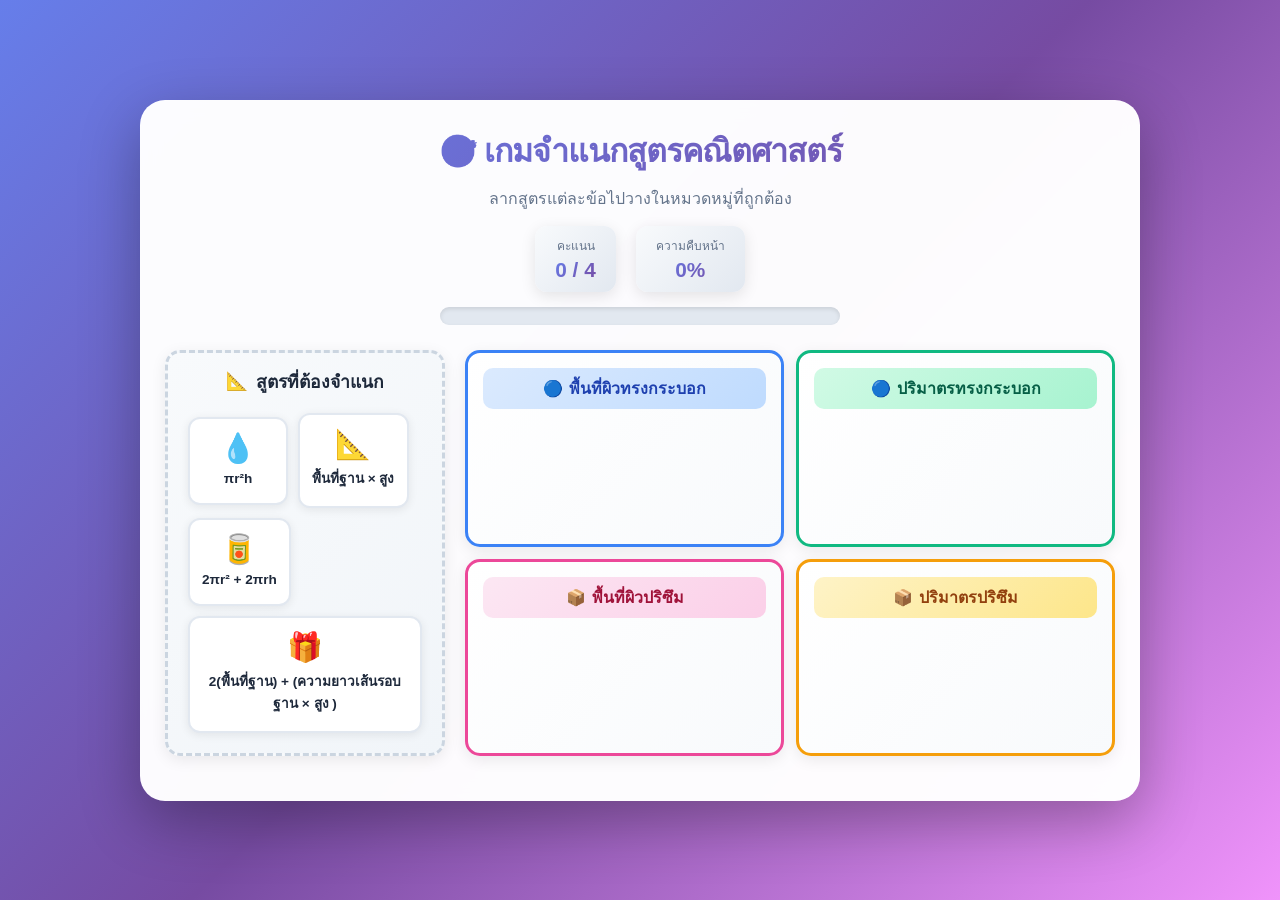
==== game.html @ 181f43d8 "first commit" ====
<!DOCTYPE html>
<html lang="th">
<head>
    <meta charset="UTF-8">
    <meta name="viewport" content="width=device-width, initial-scale=1.0">
    <title>เกมพื้นที่ผิวและปริมาตร</title>
    <style>
        * {
            margin: 0;
            padding: 0;
            box-sizing: border-box;
        }

        body {
            font-family: 'Segoe UI', Tahoma, Geneva, Verdana, sans-serif;
            background: linear-gradient(135deg, #667eea 0%, #764ba2 50%, #f093fb 100%);
            min-height: 100vh;
            padding: 20px;
            display: flex;
            align-items: center;
            justify-content: center;
        }

        .game-container {
            max-width: 1000px;
            width: 100%;
            background: rgba(255, 255, 255, 0.98);
            border-radius: 25px;
            padding: 25px;
            box-shadow: 0 20px 60px rgba(0, 0, 0, 0.3);
            backdrop-filter: blur(10px);
        }

        .header {
            text-align: center;
            margin-bottom: 25px;
        }

        .game-title {
            font-size: 2rem;
            font-weight: 800;
            background: linear-gradient(135deg, #667eea, #764ba2);
            -webkit-background-clip: text;
            -webkit-text-fill-color: transparent;
            background-clip: text;
            margin-bottom: 10px;
            letter-spacing: -1px;
        }

        .instructions {
            font-size: 1rem;
            color: #64748b;
            margin-bottom: 15px;
            font-weight: 500;
        }

        .stats-row {
            display: flex;
            justify-content: center;
            gap: 20px;
            margin-bottom: 15px;
            flex-wrap: wrap;
        }

        .stat-box {
            background: linear-gradient(135deg, #f8fafc, #e2e8f0);
            padding: 10px 20px;
            border-radius: 12px;
            box-shadow: 0 4px 15px rgba(0, 0, 0, 0.1);
        }

        .stat-label {
            font-size: 0.75rem;
            color: #64748b;
            margin-bottom: 3px;
        }

        .stat-value {
            font-size: 1.3rem;
            font-weight: 700;
            background: linear-gradient(135deg, #667eea, #764ba2);
            -webkit-background-clip: text;
            -webkit-text-fill-color: transparent;
            background-clip: text;
        }

        .progress-container {
            max-width: 400px;
            margin: 0 auto 20px;
        }

        .progress-bar {
            background: #e2e8f0;
            border-radius: 50px;
            height: 18px;
            overflow: hidden;
            box-shadow: inset 0 2px 4px rgba(0, 0, 0, 0.1);
        }

        .progress-fill {
            background: linear-gradient(90deg, #10b981, #059669);
            height: 100%;
            width: 0%;
            transition: width 0.6s cubic-bezier(0.4, 0, 0.2, 1);
            border-radius: 50px;
            position: relative;
            overflow: hidden;
        }

        .progress-fill::after {
            content: '';
            position: absolute;
            top: 0;
            left: 0;
            right: 0;
            bottom: 0;
            background: linear-gradient(90deg, transparent, rgba(255,255,255,0.3), transparent);
            animation: shimmer 2s infinite;
        }

        @keyframes shimmer {
            0% { transform: translateX(-100%); }
            100% { transform: translateX(100%); }
        }

        .game-area {
            display: grid;
            grid-template-columns: 280px 1fr;
            gap: 20px;
            margin-bottom: 20px;
        }

        .formulas-pool {
            background: linear-gradient(135deg, #f8fafc, #f1f5f9);
            border: 3px dashed #cbd5e0;
            border-radius: 15px;
            padding: 15px;
            min-height: 350px;
            box-shadow: 0 4px 15px rgba(0, 0, 0, 0.08);
        }

        .pool-title {
            font-size: 1.1rem;
            font-weight: 700;
            color: #1e293b;
            margin-bottom: 12px;
            text-align: center;
            display: flex;
            align-items: center;
            justify-content: center;
            gap: 8px;
        }

        .categories {
            display: grid;
            grid-template-columns: repeat(2, 1fr);
            gap: 12px;
        }

        .category {
            background: linear-gradient(135deg, #ffffff, #f8fafc);
            border: 3px solid;
            border-radius: 15px;
            padding: 15px;
            min-height: 170px;
            transition: all 0.3s cubic-bezier(0.4, 0, 0.2, 1);
            box-shadow: 0 4px 15px rgba(0, 0, 0, 0.08);
            position: relative;
            overflow: hidden;
        }

        .category::before {
            content: '';
            position: absolute;
            top: 0;
            left: 0;
            right: 0;
            height: 6px;
            opacity: 0;
            transition: opacity 0.3s ease;
        }

        .category.drag-over {
            transform: scale(1.02);
            box-shadow: 0 8px 30px rgba(0, 0, 0, 0.15);
        }

        .category.drag-over::before {
            opacity: 1;
        }

        .cylinder-surface {
            border-color: #3b82f6;
        }

        .cylinder-surface::before {
            background: linear-gradient(90deg, #3b82f6, #2563eb);
        }

        .cylinder-volume {
            border-color: #10b981;
        }

        .cylinder-volume::before {
            background: linear-gradient(90deg, #10b981, #059669);
        }

        .prism-surface {
            border-color: #ec4899;
        }

        .prism-surface::before {
            background: linear-gradient(90deg, #ec4899, #db2777);
        }

        .prism-volume {
            border-color: #f59e0b;
        }

        .prism-volume::before {
            background: linear-gradient(90deg, #f59e0b, #d97706);
        }

        .category-title {
            font-size: 1rem;
            font-weight: 700;
            text-align: center;
            margin-bottom: 12px;
            padding: 8px;
            border-radius: 10px;
            display: flex;
            align-items: center;
            justify-content: center;
            gap: 6px;
        }

        .cylinder-surface .category-title {
            background: linear-gradient(135deg, #dbeafe, #bfdbfe);
            color: #1e40af;
        }

        .cylinder-volume .category-title {
            background: linear-gradient(135deg, #d1fae5, #a7f3d0);
            color: #065f46;
        }

        .prism-surface .category-title {
            background: linear-gradient(135deg, #fce7f3, #fbcfe8);
            color: #9f1239;
        }

        .prism-volume .category-title {
            background: linear-gradient(135deg, #fef3c7, #fde68a);
            color: #92400e;
        }

        .category-items {
            display: flex;
            flex-direction: column;
            gap: 10px;
        }

        .formula-item {
            background: white;
            border: 2px solid #e2e8f0;
            border-radius: 12px;
            padding: 12px;
            margin: 5px;
            cursor: grab;
            transition: all 0.3s cubic-bezier(0.4, 0, 0.2, 1);
            box-shadow: 0 2px 10px rgba(0, 0, 0, 0.08);
            display: inline-block;
            min-width: 100px;
        }

        .formula-item:hover {
            transform: translateY(-4px);
            box-shadow: 0 8px 25px rgba(0, 0, 0, 0.15);
            border-color: #667eea;
        }

        .formula-item.dragging {
            opacity: 0.5;
            transform: rotate(3deg) scale(0.95);
            cursor: grabbing;
        }

        .formula-item.placed {
            cursor: default;
            opacity: 0.95;
            background: linear-gradient(135deg, #ffffff, #f8fafc);
        }

        .formula-emoji {
            font-size: 1.8rem;
            display: block;
            text-align: center;
            margin-bottom: 6px;
            animation: float 3s ease-in-out infinite;
        }

        @keyframes float {
            0%, 100% { transform: translateY(0); }
            50% { transform: translateY(-5px); }
        }

        .formula-name {
            font-weight: 700;
            color: #1e293b;
            text-align: center;
            font-size: 0.85rem;
            margin-bottom: 5px;
        }

        .formula-desc {
            font-size: 0.7rem;
            color: #64748b;
            text-align: center;
            font-weight: 500;
        }

        .feedback {
            position: fixed;
            top: 50%;
            left: 50%;
            transform: translate(-50%, -50%) scale(0.8);
            padding: 25px 45px;
            border-radius: 20px;
            font-size: 1.8rem;
            font-weight: 700;
            z-index: 1000;
            opacity: 0;
            transition: all 0.3s cubic-bezier(0.4, 0, 0.2, 1);
            box-shadow: 0 10px 40px rgba(0, 0, 0, 0.2);
        }

        .feedback.correct {
            background: linear-gradient(135deg, #d1fae5, #a7f3d0);
            color: #065f46;
            border: 3px solid #10b981;
        }

        .feedback.incorrect {
            background: linear-gradient(135deg, #fee2e2, #fecaca);
            color: #991b1b;
            border: 3px solid #ef4444;
        }

        .feedback.show {
            opacity: 1;
            transform: translate(-50%, -50%) scale(1);
        }

        .success-screen {
            position: fixed;
            top: 0;
            left: 0;
            width: 100%;
            height: 100%;
            background: rgba(0, 0, 0, 0.85);
            display: none;
            justify-content: center;
            align-items: center;
            z-index: 2000;
            backdrop-filter: blur(5px);
        }

        .success-content {
            background: linear-gradient(135deg, #ffffff, #f8fafc);
            padding: 50px;
            border-radius: 30px;
            text-align: center;
            max-width: 550px;
            box-shadow: 0 20px 60px rgba(0, 0, 0, 0.3);
            animation: bounceIn 0.6s cubic-bezier(0.68, -0.55, 0.265, 1.55);
        }

        @keyframes bounceIn {
            0% { transform: scale(0.3); opacity: 0; }
            50% { transform: scale(1.05); }
            70% { transform: scale(0.9); }
            100% { transform: scale(1); opacity: 1; }
        }

        .success-emoji {
            font-size: 5rem;
            margin-bottom: 20px;
            animation: rotate 1s ease-in-out;
        }

        @keyframes rotate {
            0% { transform: rotate(0deg); }
            100% { transform: rotate(360deg); }
        }

        .success-title {
            font-size: 2.5rem;
            font-weight: 800;
            background: linear-gradient(135deg, #10b981, #059669);
            -webkit-background-clip: text;
            -webkit-text-fill-color: transparent;
            background-clip: text;
            margin-bottom: 15px;
        }

        .success-text {
            font-size: 1.3rem;
            color: #64748b;
            margin-bottom: 30px;
            font-weight: 500;
        }

        .play-again-btn {
            background: linear-gradient(135deg, #667eea, #764ba2);
            color: white;
            border: none;
            padding: 18px 40px;
            border-radius: 15px;
            font-size: 1.2rem;
            font-weight: 700;
            cursor: pointer;
            transition: all 0.3s ease;
            box-shadow: 0 4px 15px rgba(102, 126, 234, 0.4);
        }

        .play-again-btn:hover {
            transform: translateY(-2px);
            box-shadow: 0 6px 25px rgba(102, 126, 234, 0.6);
        }

        .play-again-btn:active {
            transform: translateY(0);
        }

        @media (max-width: 1200px) {
            .game-area {
                grid-template-columns: 1fr;
            }
            
            .categories {
                grid-template-columns: repeat(2, 1fr);
            }
        }

        @media (max-width: 768px) {
            .game-title {
                font-size: 2rem;
            }
            
            .categories {
                grid-template-columns: 1fr;
            }

            .stats-row {
                gap: 20px;
            }

            .game-container {
                padding: 25px;
            }
        }
    </style>
</head>
<body>
    <div class="game-container">
        <div class="header">
            <h1 class="game-title">🎯 เกมจำแนกสูตรคณิตศาสตร์</h1>
            <p class="instructions">ลากสูตรแต่ละข้อไปวางในหมวดหมู่ที่ถูกต้อง</p>
            
            <div class="stats-row">
                <div class="stat-box">
                    <div class="stat-label">คะแนน</div>
                    <div class="stat-value" id="scoreDisplay">0 / 12</div>
                </div>
                <div class="stat-box">
                    <div class="stat-label">ความคืบหน้า</div>
                    <div class="stat-value" id="progressPercent">0%</div>
                </div>
            </div>

            <div class="progress-container">
                <div class="progress-bar">
                    <div class="progress-fill" id="progressFill"></div>
                </div>
            </div>
        </div>

        <div class="game-area">
            <div class="formulas-pool">
                <div class="pool-title">
                    <span>📐</span>
                    <span>สูตรที่ต้องจำแนก</span>
                </div>
                <div id="formulasContainer"></div>
            </div>

            <div class="categories">
                <div class="category cylinder-surface" data-category="cylinder_surface">
                    <div class="category-title">
                        <span>🔵</span>
                        <span>พื้นที่ผิวทรงกระบอก</span>
                    </div>
                    <div class="category-items" id="cylinderSurfaceContainer"></div>
                </div>

                <div class="category cylinder-volume" data-category="cylinder_volume">
                    <div class="category-title">
                        <span>🔵</span>
                        <span>ปริมาตรทรงกระบอก</span>
                    </div>
                    <div class="category-items" id="cylinderVolumeContainer"></div>
                </div>

                <div class="category prism-surface" data-category="prism_surface">
                    <div class="category-title">
                        <span>📦</span>
                        <span>พื้นที่ผิวปริซึม</span>
                    </div>
                    <div class="category-items" id="prismSurfaceContainer"></div>
                </div>

                <div class="category prism-volume" data-category="prism_volume">
                    <div class="category-title">
                        <span>📦</span>
                        <span>ปริมาตรปริซึม</span>
                    </div>
                    <div class="category-items" id="prismVolumeContainer"></div>
                </div>
            </div>
        </div>
    </div>

    <div class="feedback" id="feedback"></div>

    <div class="success-screen" id="successScreen">
        <div class="success-content">
            <div class="success-emoji">🎉</div>
            <div class="success-title">ยินดีด้วย!</div>
            <div class="success-text">คุณจำแนกสูตรได้ถูกต้องครบทั้งหมดแล้ว!</div>
            <button class="play-again-btn" onclick="resetGame()">🔄 เล่นใหม่อีกครั้ง</button>
        </div>
    </div>

    <script>
        const formulas = [
            { name: "πr²h", category: "cylinder_volume", emoji: "💧" },
            { name: "พื้นที่ฐาน × สูง", category: "prism_volume", emoji: "📐" },
            { name: "2(พื้นที่ฐาน) + (ความยาวเส้นรอบฐาน × สูง )",category: "prism_surface", emoji: "🎁" },
            { name: "2πr² + 2πrh", category: "cylinder_surface", emoji: "🥫" },
        ];

        let score = 0;
        let totalFormulas = formulas.length;
        let placedFormulas = 0;

        function initializeGame() {
            const formulasContainer = document.getElementById('formulasContainer');
            formulasContainer.innerHTML = '';
            
            const shuffledFormulas = [...formulas].sort(() => Math.random() - 0.5);
            
            shuffledFormulas.forEach((formula, index) => {
                const formulaElement = createFormulaElement(formula, index);
                formulasContainer.appendChild(formulaElement);
            });

            document.getElementById('cylinderSurfaceContainer').innerHTML = '';
            document.getElementById('cylinderVolumeContainer').innerHTML = '';
            document.getElementById('prismSurfaceContainer').innerHTML = '';
            document.getElementById('prismVolumeContainer').innerHTML = '';

            updateScore();
            updateProgress();
        }

        function createFormulaElement(formula, index) {
            const div = document.createElement('div');
            div.className = 'formula-item';
            div.draggable = true;
            div.dataset.category = formula.category;
            div.dataset.index = index;
            div.innerHTML = `
                <div class="formula-emoji">${formula.emoji}</div>
                <div class="formula-name">${formula.name}</div>
            
            `;

            div.addEventListener('dragstart', handleDragStart);
            div.addEventListener('dragend', handleDragEnd);

            return div;
        }

        function handleDragStart(e) {
            e.target.classList.add('dragging');
            e.dataTransfer.setData('text/plain', e.target.dataset.category);
            e.dataTransfer.setData('application/x-formula-index', e.target.dataset.index);
        }

        function handleDragEnd(e) {
            e.target.classList.remove('dragging');
        }

        document.querySelectorAll('.category').forEach(category => {
            category.addEventListener('dragover', handleDragOver);
            category.addEventListener('drop', handleDrop);
            category.addEventListener('dragenter', handleDragEnter);
            category.addEventListener('dragleave', handleDragLeave);
        });

        function handleDragOver(e) {
            e.preventDefault();
        }

        function handleDragEnter(e) {
            e.preventDefault();
            e.currentTarget.classList.add('drag-over');
        }

        function handleDragLeave(e) {
            if (!e.currentTarget.contains(e.relatedTarget)) {
                e.currentTarget.classList.remove('drag-over');
            }
        }

        function handleDrop(e) {
            e.preventDefault();
            e.currentTarget.classList.remove('drag-over');

            const formulaCategory = e.dataTransfer.getData('text/plain');
            const dropCategory = e.currentTarget.dataset.category;
            const formulaIndex = e.dataTransfer.getData('application/x-formula-index');
            
            const draggedElement = document.querySelector(`[data-index="${formulaIndex}"]`);
            
            if (formulaCategory === dropCategory) {
                showFeedback('ถูกต้อง! เยี่ยมมาก! 🎉', 'correct');
                score++;
                placedFormulas++;
                
                const categoryContainer = e.currentTarget.querySelector('.category-items');
                draggedElement.classList.add('placed');
                draggedElement.style.cursor = 'default';
                draggedElement.draggable = false;
                categoryContainer.appendChild(draggedElement);
                
            } else {
                showFeedback('ลองใหม่นะ! 🤔', 'incorrect');
                
                draggedElement.style.transform = 'translateX(-20px)';
                setTimeout(() => {
                    draggedElement.style.transform = '';
                }, 200);
            }

            updateScore();
            updateProgress();
            
            if (placedFormulas === totalFormulas) {
                setTimeout(showSuccess, 1000);
            }
        }

        function showFeedback(message, type) {
            const feedback = document.getElementById('feedback');
            feedback.textContent = message;
            feedback.className = `feedback ${type}`;
            feedback.classList.add('show');
            
            setTimeout(() => {
                feedback.classList.remove('show');
            }, 1500);
        }

        function updateScore() {
            document.getElementById('scoreDisplay').textContent = `${score} / ${totalFormulas}`;
        }

        function updateProgress() {
            const progress = (placedFormulas / totalFormulas) * 100;
            document.getElementById('progressFill').style.width = `${progress}%`;
            document.getElementById('progressPercent').textContent = `${Math.round(progress)}%`;
        }

        function showSuccess() {
            document.getElementById('successScreen').style.display = 'flex';
        }

        function resetGame() {
            score = 0;
            placedFormulas = 0;
            document.getElementById('successScreen').style.display = 'none';
            initializeGame();
        }

        initializeGame();
    </script>
</body>
</html>
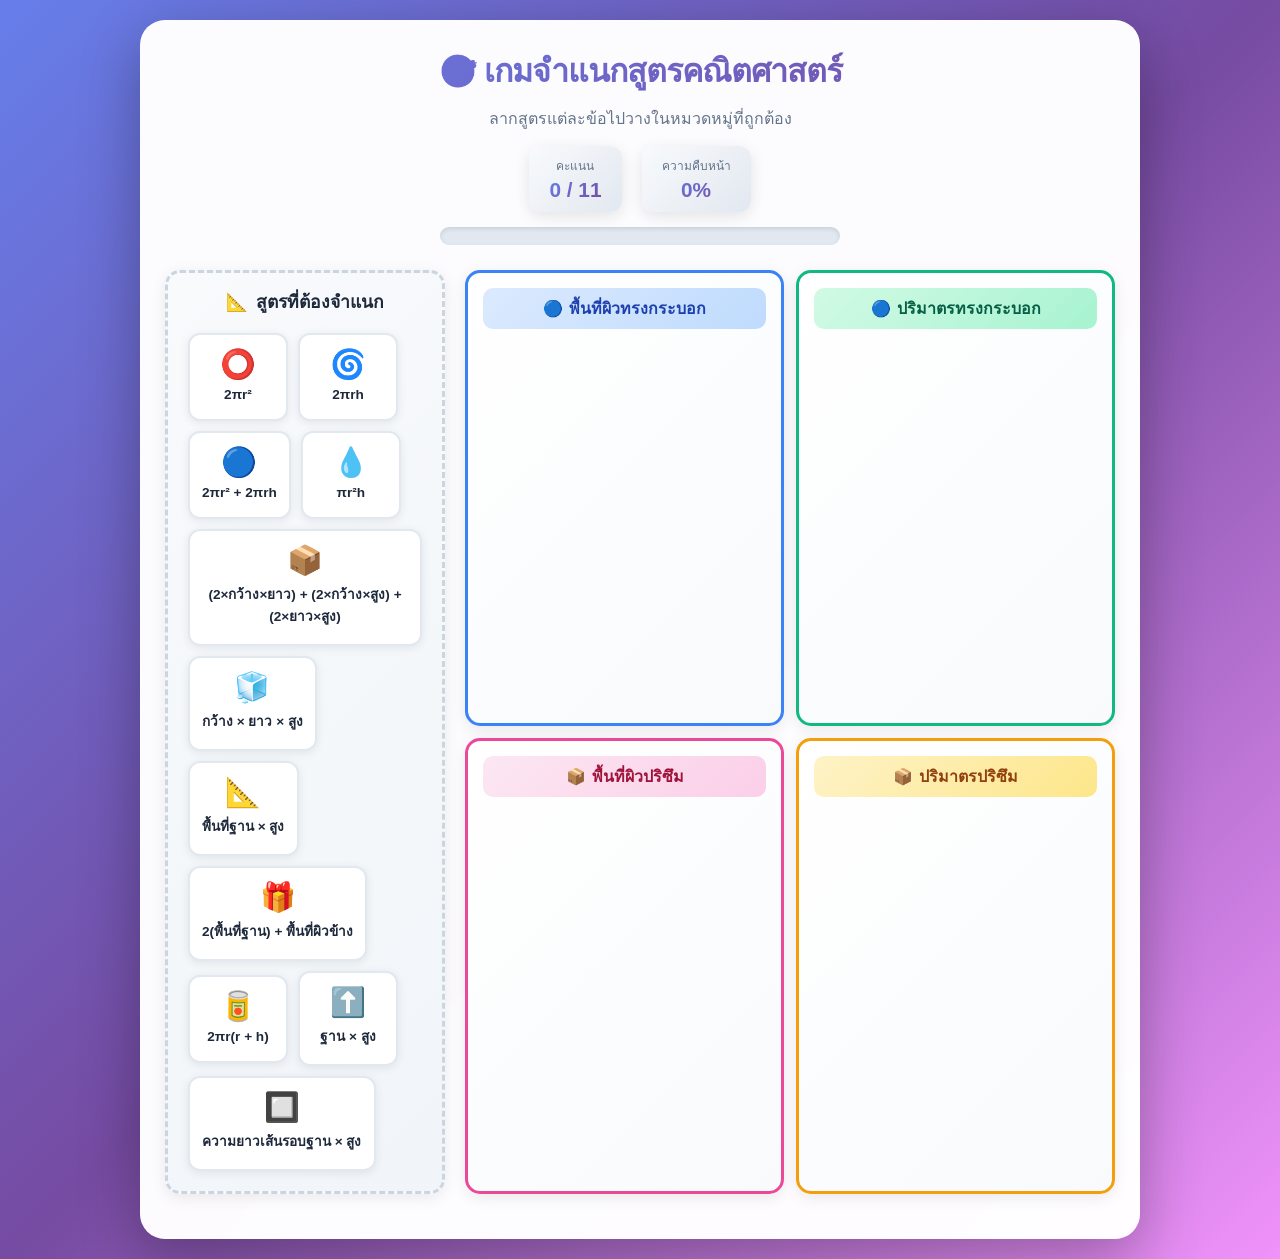
==== commit c6e25c2b: "first commit" ====
--- a/game.html
+++ b/game.html
@@ -543,10 +543,17 @@
 
     <script>
         const formulas = [
+            { name: "2πr²", category: "cylinder_surface", emoji: "⭕" },
+            { name: "2πrh", category: "cylinder_surface", emoji: "🌀" },
+            { name: "2πr² + 2πrh", category: "cylinder_surface", emoji: "🔵" },
             { name: "πr²h", category: "cylinder_volume", emoji: "💧" },
+            { name: "(2×กว้าง×ยาว) + (2×กว้าง×สูง) + (2×ยาว×สูง)", category: "prism_surface", emoji: "📦" },
+            { name: "กว้าง × ยาว × สูง", category: "prism_volume", emoji: "🧊" },
             { name: "พื้นที่ฐาน × สูง", category: "prism_volume", emoji: "📐" },
-            { name: "2(พื้นที่ฐาน) + (ความยาวเส้นรอบฐาน × สูง )",category: "prism_surface", emoji: "🎁" },
-            { name: "2πr² + 2πrh", category: "cylinder_surface", emoji: "🥫" },
+            { name: "2(พื้นที่ฐาน) + พื้นที่ผิวข้าง",category: "prism_surface", emoji: "🎁" },
+            { name: "2πr(r + h)", category: "cylinder_surface", emoji: "🥫" },
+            { name: "ฐาน × สูง",category: "prism_volume", emoji: "⬆️" },
+            { name: "ความยาวเส้นรอบฐาน × สูง",category: "prism_surface", emoji: "🔲" }
         ];
 
         let score = 0;
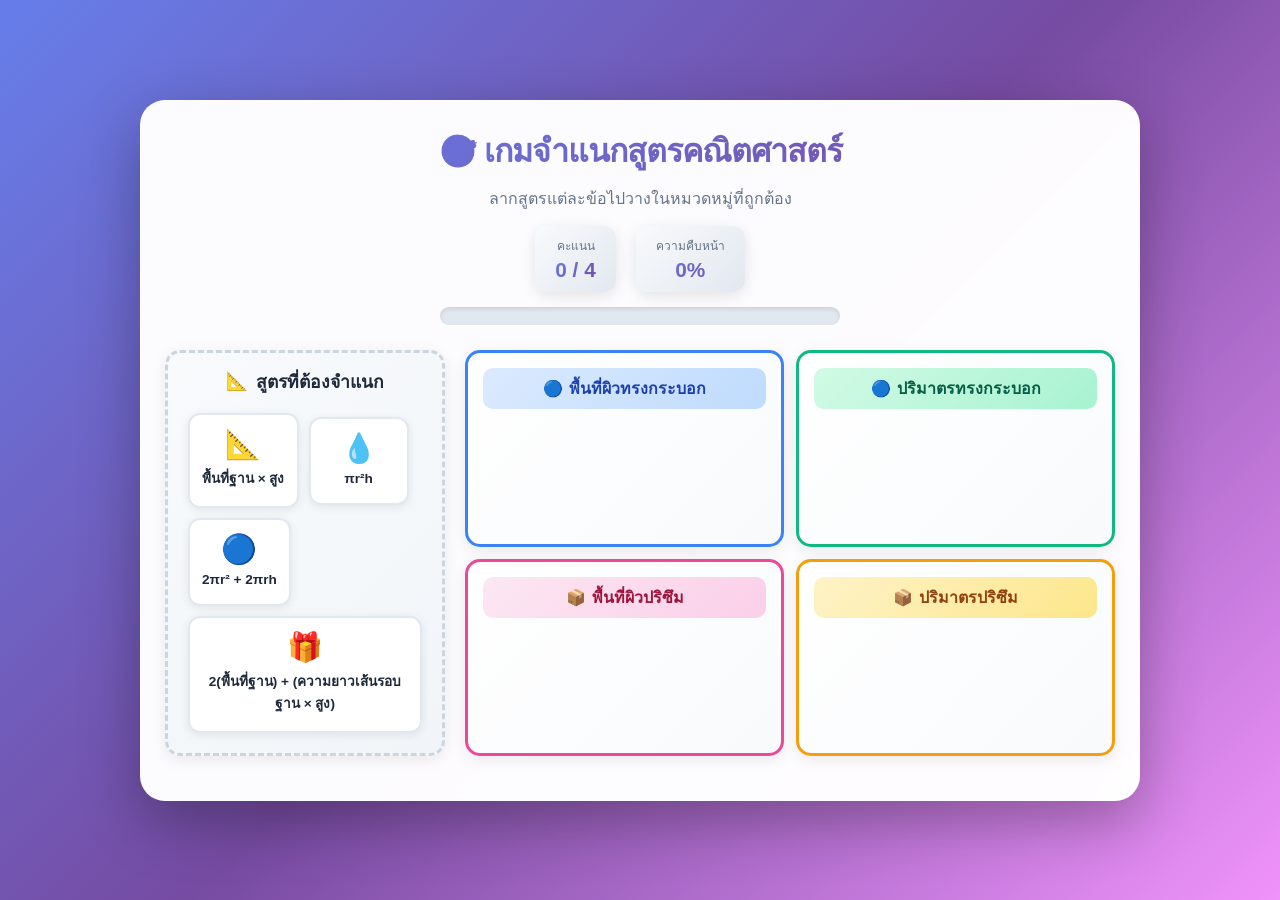
==== commit 99d52cf5: "update หน้าเว็บใหม่" ====
--- a/game.html
+++ b/game.html
@@ -543,17 +543,10 @@
 
     <script>
         const formulas = [
-            { name: "2πr²", category: "cylinder_surface", emoji: "⭕" },
-            { name: "2πrh", category: "cylinder_surface", emoji: "🌀" },
             { name: "2πr² + 2πrh", category: "cylinder_surface", emoji: "🔵" },
+            { name: "พื้นที่ฐาน × สูง", category: "prism_volume", emoji: "📐" },
+            { name: "2(พื้นที่ฐาน) + (ความยาวเส้นรอบฐาน × สูง)",category: "prism_surface", emoji: "🎁" },
             { name: "πr²h", category: "cylinder_volume", emoji: "💧" },
-            { name: "(2×กว้าง×ยาว) + (2×กว้าง×สูง) + (2×ยาว×สูง)", category: "prism_surface", emoji: "📦" },
-            { name: "กว้าง × ยาว × สูง", category: "prism_volume", emoji: "🧊" },
-            { name: "พื้นที่ฐาน × สูง", category: "prism_volume", emoji: "📐" },
-            { name: "2(พื้นที่ฐาน) + พื้นที่ผิวข้าง",category: "prism_surface", emoji: "🎁" },
-            { name: "2πr(r + h)", category: "cylinder_surface", emoji: "🥫" },
-            { name: "ฐาน × สูง",category: "prism_volume", emoji: "⬆️" },
-            { name: "ความยาวเส้นรอบฐาน × สูง",category: "prism_surface", emoji: "🔲" }
         ];
 
         let score = 0;
